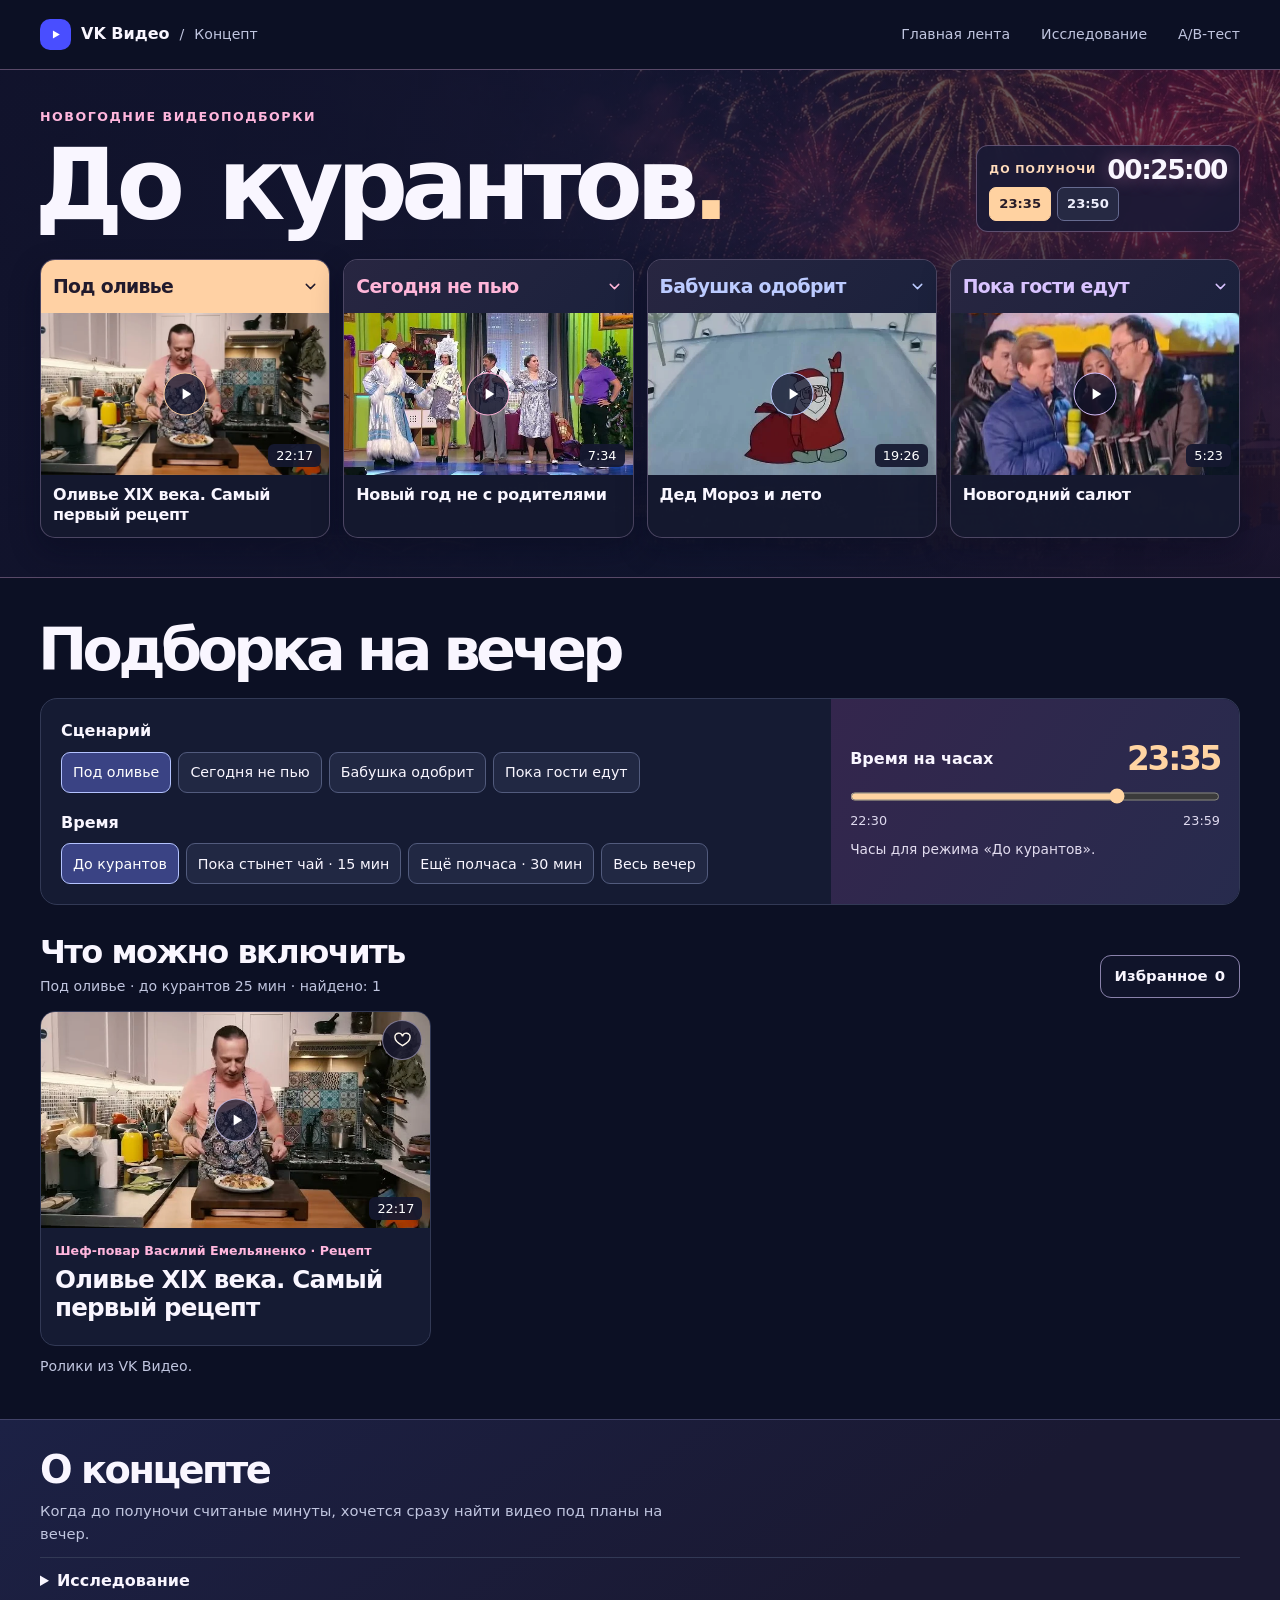
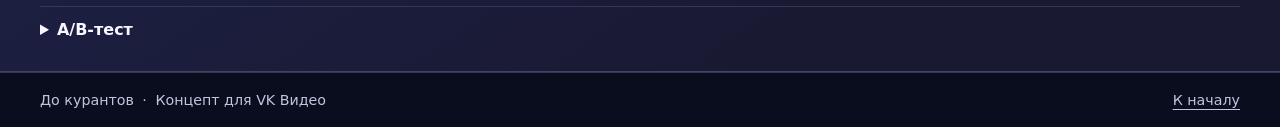
==== case.html @ 00d42b8a "Make the video feed concept the site homepage" ====
<!doctype html>
<html lang="ru">
<head>
<meta charset="utf-8">
<meta name="viewport" content="width=device-width, initial-scale=1">
<meta name="description" content="До курантов — новогодние видеоподборки для VK Видео. Выберите сценарий и то, что успеете посмотреть.">
<meta name="theme-color" content="#0c1024">
<title>До курантов · Новогодний концепт для VK Видео</title>
<link rel="icon" href="assets/icon.svg" type="image/svg+xml">
<link rel="stylesheet" href="style.css?v=6">
<script src="app.js?v=7" defer></script>
</head>
<body id="top">
<a class="skip" href="#picker">Перейти к подбору</a>
<header class="header wrap">
  <a href="#top" class="wordmark" aria-label="До курантов, начало страницы">
    <span class="brand-icon" aria-hidden="true"><svg viewBox="0 0 22 22"><path d="M8 6.5v9l8-4.5z" fill="currentColor"/></svg></span>
    <span>VK Видео</span><span class="brand-slash">/</span><span class="brand-meta">Концепт</span>
  </a>
  <nav class="header-links" aria-label="Разделы сайта">
    <a href="./">Главная лента</a><a href="#research">Исследование</a><a href="#experiment">A/B-тест</a>
  </nav>
</header>
<main>
  <section class="hero" aria-labelledby="hero-title">
    <div class="wrap hero-layout">
      <div class="hero-top">
        <div class="hero-copy">
          <p class="hero-kicker">НОВОГОДНИЕ ВИДЕОПОДБОРКИ</p>
          <h1 id="hero-title">До курантов<span>.</span></h1>
        </div>
        <div class="clock-card">
          <span>ДО ПОЛУНОЧИ</span><strong id="hero-clock">00:25:00</strong>
          <div class="hero-presets" aria-label="Время для демонстрации">
            <button type="button" data-demo-time="65" aria-pressed="true">23:35</button><button type="button" data-demo-time="80" aria-pressed="false">23:50</button>
          </div>
        </div>
      </div>
      <div class="scenario-grid" id="scenario-grid" role="group" aria-label="Новогодние сценарии"></div>
      <p class="sr-only" id="hero-status" role="status"></p>
      <noscript><p>Для подбора видео требуется JavaScript.</p></noscript>
    </div>
  </section>
  <section class="picker wrap" id="picker" aria-labelledby="picker-title">
    <header class="section-head">
      <h2 id="picker-title">Подборка на вечер</h2>
    </header>
    <div class="picker-panel">
      <form class="selection" id="filters">
        <fieldset>
          <legend>Сценарий</legend>
          <div class="options">
            <label><input name="audience" type="radio" value="ambient" checked><span>Под оливье</span></label>
            <label><input name="audience" type="radio" value="friends"><span>Сегодня не пью</span></label>
            <label><input name="audience" type="radio" value="family"><span>Бабушка одобрит</span></label>
            <label><input name="audience" type="radio" value="guests"><span>Пока гости едут</span></label>
          </div>
        </fieldset>
        <fieldset>
          <legend>Время</legend>
          <div class="options">
            <label><input name="length" type="radio" value="midnight" checked><span>До курантов</span></label>
            <label><input name="length" type="radio" value="15"><span>Пока стынет чай · 15 мин</span></label>
            <label><input name="length" type="radio" value="30"><span>Ещё полчаса · 30 мин</span></label>
            <label><input name="length" type="radio" value="evening"><span>Весь вечер</span></label>
          </div>
        </fieldset>
      </form>
      <div class="simulation">
        <label for="demo-time"><span>Время на часах</span><output id="demo-time-label" for="demo-time">23:35</output></label>
        <input id="demo-time" type="range" min="0" max="89" step="1" value="65" aria-describedby="demo-help">
        <div class="range-times" aria-hidden="true"><span>22:30</span><span>23:59</span></div>
        <p id="demo-help">Часы для режима «До курантов».</p>
      </div>
    </div>
    <section class="results" aria-labelledby="result-title">
      <header class="results-head">
        <div><h3 id="result-title">Что можно включить</h3><p id="result-context" aria-live="polite"></p></div>
        <div class="result-actions">
          <button class="button line-button" type="button" id="favorite-mode" aria-pressed="false">Избранное <span id="favorite-count">0</span></button>
          <button class="button line-button" type="button" id="more">Показать ещё</button>
        </div>
      </header>
      <div class="result-grid" id="results"></div>
      <p class="demo-note">Ролики из VK Видео.</p>
    </section>
  </section>
  <section class="case-notes" aria-labelledby="case-notes-title">
    <div class="wrap">
      <h2 id="case-notes-title">О концепте</h2>
      <p>Когда до полуночи считаные минуты, хочется сразу найти видео под планы на вечер.</p>
      <details class="research-extra" id="research">
        <summary>Исследование</summary>
        <p>В отзывах зрители жалуются на однотипные рекомендации и нерелевантный поиск. Отсюда идея: дать зрителю выбрать сценарий и время.</p>
        <ul class="source-links">
          <li><a href="https://www.rustore.ru/catalog/app/com.vk.vkvideo/reviews" target="_blank" rel="noopener noreferrer">Отзывы в RuStore</a></li>
          <li><a href="https://online47.ru/2026/05/21/bylo-neudobno-stalo-privychno-kak-vk-video-i-rutube-peretyanuli-milliony-rossiyan-s-youtube-236308" target="_blank" rel="noopener noreferrer">Интервью Online47</a></li>
          <li><a href="https://vraki.net/otzyvy/mobilnye-prilozheniya/vk-video-kino-multiki-i-shou/dobryy-den-prilozhenie-kak-bylo-ne-prigodnym-takim-i-ostal.html" target="_blank" rel="noopener noreferrer">Отзыв о поиске</a></li>
        </ul>
      </details>
      <details class="research-extra" id="experiment">
        <summary>A/B-тест</summary>
        <p>Один каталог, один баннер. Группа A видит обычную подборку, группа B выбирает сценарий и время.</p>
        <p><strong>Главная метрика</strong> — доля зрителей, которые запустили ролик в течение минуты и посмотрели хотя бы 30 секунд. Дополнительно проверяем долю выходов без просмотра.</p>
      </details>
    </div>
  </section>
</main>
<footer class="footer"><div class="wrap"><p>До курантов <span>·</span> Концепт для VK Видео</p><a href="#top">К началу</a></div></footer>
<dialog id="preview" class="preview" aria-labelledby="preview-title">
  <div class="preview-head"><div><p class="kicker">VK ВИДЕО</p><h2 id="preview-title"></h2></div><button type="button" class="preview-close" id="preview-close" aria-label="Закрыть плеер"><span aria-hidden="true">×</span></button></div>
  <iframe id="preview-frame" title="Плеер VK Видео" allow="autoplay; encrypted-media; picture-in-picture; fullscreen" referrerpolicy="strict-origin-when-cross-origin" allowfullscreen></iframe>
  <div class="preview-meta"><p id="preview-description"></p><a id="video-original" class="button line-button" target="_blank" rel="noopener noreferrer">Открыть в VK Видео</a></div>
</dialog>
<template id="scenario-card">
  <article class="scenario-card">
    <h2><button class="scenario-select" type="button" aria-pressed="false"><span></span><svg viewBox="0 0 24 24" aria-hidden="true"><path d="m6 9 6 6 6-6" fill="none" stroke="currentColor" stroke-width="2" stroke-linecap="round" stroke-linejoin="round"/></svg></button></h2>
    <button class="scenario-video" type="button">
      <span class="scenario-cover"><img width="480" height="290" alt=""><span class="video-play" aria-hidden="true"><svg viewBox="0 0 24 24"><path d="m9 5 11 7-11 7z" fill="currentColor"/></svg></span><span class="duration"></span></span>
      <span class="scenario-video-title"></span>
    </button>
  </article>
</template>
<template id="video-card">
  <article class="video-card">
    <div class="video-media">
      <button type="button" class="video-open"><img alt="" width="440" height="310"><span class="video-play" aria-hidden="true"><svg viewBox="0 0 24 24"><path d="m9 5 11 7-11 7z" fill="currentColor"/></svg></span><span class="duration"></span></button>
      <button type="button" class="favorite" aria-pressed="false"><svg viewBox="0 0 24 24" aria-hidden="true"><path d="M20.6 8.6c0 4.5-8.6 9.3-8.6 9.3S3.4 13.1 3.4 8.6a4.2 4.2 0 0 1 8.6-1.3 4.2 4.2 0 0 1 8.6 1.3Z"/></svg></button>
    </div>
    <div class="video-text"><p class="video-genre"></p><h4 class="video-title"></h4></div>
  </article>
</template>
</body>
</html>
---- style.css ----
:root {
  color-scheme:dark;
  --bg:#0c1024; --panel:#151b33; --panel-deep:#10152b; --ink:#f9f6ff; --muted:#c0c5df;
  --line:#323955; --pink:#ffb6dd; --gold:#ffd4a2; --blue:#b8caff;
  --sans:Inter,"Segoe UI",system-ui,sans-serif;
}
*,*::before,*::after{box-sizing:border-box}
[hidden]{display:none!important}
html{scroll-behavior:smooth}
body{margin:0;background:var(--bg);color:var(--ink);font:16px/1.55 var(--sans)}
body:has(dialog[open]){overflow:hidden}
a{color:inherit;text-underline-offset:4px}
button,input{font:inherit}
button{cursor:pointer;color:inherit}
button:focus-visible,a:focus-visible,input:focus-visible,summary:focus-visible{outline:2px solid var(--gold);outline-offset:4px}
img{display:block;width:100%;height:auto;object-fit:cover}
h1,h2,h3,h4,p,figure{margin:0}
svg{width:22px;height:22px;display:block;flex:none}
.wrap{width:min(100% - 78px,1200px);margin-inline:auto}
.sr-only,.skip{position:absolute;width:1px;height:1px;overflow:hidden;clip-path:inset(50%);white-space:nowrap}
.skip:focus{position:fixed;z-index:20;top:12px;left:12px;width:auto;height:auto;clip-path:none;background:var(--panel);padding:10px}
.header{display:flex;justify-content:space-between;align-items:center;min-height:69px;gap:18px}
.wordmark,.header-links{display:flex;align-items:center;gap:10px}
.wordmark{text-decoration:none;font-weight:780;white-space:nowrap}
.brand-icon{display:grid;place-items:center;width:31px;height:31px;border-radius:10px;background:#494eff;color:white}
.brand-icon svg{width:19px;height:19px}
.brand-slash,.brand-meta,.header-links{color:var(--muted);font-size:.88rem}
.brand-meta,.brand-slash{font-weight:500}
.header-links{gap:clamp(13px,3vw,31px)}
.header-links a{text-decoration:none}
.header-links a:hover{color:white;text-decoration:underline}

.hero{position:relative;isolation:isolate;background:#211a42;border-block:1px solid #594968;overflow:hidden}
.hero::before,.hero::after{content:"";position:absolute;inset:0;z-index:-1}
.hero::before{background:url("assets/midnight.webp") center 48% / cover no-repeat}
.hero::after{background:linear-gradient(90deg,#11132ce6,#10152e9c 57%,#21132c70),linear-gradient(0deg,#10132bfa 1%,#16142c50 78%)}
.hero-layout{padding-block:38px 39px}
.hero-top{display:flex;align-items:end;justify-content:space-between;gap:18px;margin-bottom:27px}
.hero-kicker,.kicker{font-size:.79rem;letter-spacing:.12em;font-weight:800;line-height:1.38}
.hero-kicker{color:var(--pink);margin-bottom:14px}
h1{font-size:clamp(3.25rem,7.8vw,7.1rem);font-weight:825;line-height:.93;letter-spacing:-.07em;word-spacing:.12em;margin-left:-.055em;white-space:nowrap}
h1 span{color:var(--gold)}
.button{display:inline-flex;align-items:center;justify-content:center;gap:7px;min-height:43px;padding:9px 14px;border:1px solid transparent;border-radius:11px;text-decoration:none;font-size:.93rem;font-weight:750;line-height:1.2;transition:background-color .18s,color .18s,border-color .18s}
.button svg{width:18px;height:18px}
.line-button{background:#13172dac;color:var(--ink);border-color:#8a82ab}
.line-button:hover,.line-button[aria-pressed="true"]{background:#3b3559;border-color:#a8a2c8}
.line-button:disabled{cursor:default;opacity:.47}
.line-button:disabled:hover{background:#13172dac;border-color:#8a82ab}
.clock-card{display:grid;grid-template-columns:auto auto;align-items:center;column-gap:11px;row-gap:4px;padding:10px 12px;border:1px solid #9a80a885;border-radius:12px;background:#181a35df;backdrop-filter:blur(10px);flex:none}
.clock-card > span{font-size:.69rem;font-weight:780;letter-spacing:.09em;color:#ffdbbb}
.clock-card strong{font-size:clamp(1.08rem,2.2vw,1.65rem);line-height:1.05;font-weight:740;letter-spacing:-.055em;font-variant-numeric:tabular-nums;text-shadow:0 0 18px #ff9acc60}
.hero-presets{display:flex;grid-column:1/-1;gap:6px}
.hero-presets button{background:#262943;color:#eeeefc;border:1px solid #666b91;border-radius:7px;min-height:34px;padding:4px 9px;font-size:.82rem;font-weight:700}
.hero-presets button[aria-pressed="true"]{background:#ffd2a1;color:#281c28;border-color:#ffd2a1}
.hero-presets button:hover{border-color:var(--gold)}

.scenario-grid{display:grid;grid-template-columns:repeat(4,minmax(0,1fr));gap:13px}
.scenario-card{--accent:#ffd1a4;min-width:0;background:#15192feb;border:1px solid #7c6e908a;border-radius:15px;box-shadow:0 12px 29px #06081b65;overflow:hidden;transition:border-color .2s,translate .2s}
.scenario-card:nth-child(2){--accent:#ffb6d9}
.scenario-card:nth-child(3){--accent:#bccbff}
.scenario-card:nth-child(4){--accent:#d9c3ff}
.scenario-card:hover{border-color:var(--accent);translate:0 -3px}
.scenario-card:focus-within{border-color:var(--accent)}
.scenario-card h2{font-size:inherit}
.scenario-select{width:100%;min-height:53px;display:flex;align-items:center;justify-content:space-between;gap:5px;padding:8px 10px 8px 12px;text-align:left;border:0;background:linear-gradient(132deg,#282641,#1b213c);color:var(--accent);font-size:clamp(.94rem,1.47vw,1.23rem);font-weight:790;line-height:1.12;letter-spacing:-.035em}
.scenario-select[aria-pressed="true"]{background:var(--accent);color:#211a2c}
.scenario-select:not([aria-pressed="true"]):hover{background:#37334f}
.scenario-select:focus-visible,.scenario-video:focus-visible{outline-offset:-3px}
.scenario-select svg{width:17px;height:17px}
.scenario-video{display:block;width:100%;text-align:left;padding:0;border:0;background:none}
.scenario-cover{display:block;position:relative;background:#252942}
.scenario-cover img{width:100%;aspect-ratio:16/9;transition:filter .2s,scale .2s}
.scenario-video:hover img{filter:brightness(.85)}
.scenario-video .video-play{background:#12152cbf;border-color:var(--accent)}
.scenario-video:hover .video-play{background:#252b4b}
.scenario-video-title{display:block;padding:10px 12px 13px;font-size:clamp(.87rem,1.25vw,1.05rem);font-weight:720;line-height:1.2;letter-spacing:-.022em}
.scenario-video:disabled{cursor:default}
.scenario-video:disabled .video-play,.scenario-video:disabled .duration{display:none}

.picker{padding-block:42px}
#picker,#research,#experiment{scroll-margin-top:16px}
.section-head{margin-bottom:18px}
.section-head h2{font-size:clamp(2.25rem,4.6vw,4.1rem);letter-spacing:-.08em;line-height:1.02;margin-left:-.035em}
.section-head > p{color:var(--muted);max-width:49ch}
.kicker{margin-bottom:8px;color:var(--pink)}
.picker-panel{display:grid;grid-template-columns:minmax(0,1.55fr) minmax(220px,.8fr);background:var(--panel);border:1px solid var(--line);border-radius:17px;overflow:hidden}
.selection{display:grid;gap:18px;padding:20px}
fieldset{min-width:0;border:0;margin:0;padding:0}
legend{font-weight:750;margin-bottom:8px;padding:0}
.options{display:flex;flex-wrap:wrap;gap:7px}
.options label{position:relative;display:inline-flex}
.options input{position:absolute;inset:0;opacity:0;cursor:pointer;width:100%;height:100%;margin:0}
.options span{display:inline-flex;align-items:center;border:1px solid #525b7d;border-radius:9px;min-height:41px;padding:7px 11px;font-size:.89rem;background:#212843}
.options input:hover + span{border-color:var(--blue)}
.options input:checked + span{border-color:#b4c3ff;background:#3a4384;color:#fff}
.options input:focus-visible + span{outline:2px solid var(--gold);outline-offset:3px}
.simulation{background:linear-gradient(125deg,#34264d,#272b4d);padding:19px;display:flex;flex-direction:column;justify-content:center}
.simulation label{display:flex;justify-content:space-between;align-items:center;gap:10px;font-weight:740}
.simulation output{font-size:2.05rem;line-height:1;font-weight:750;font-variant-numeric:tabular-nums;letter-spacing:-.07em;color:var(--gold)}
.simulation input{width:100%;padding:0;margin:8px 0 2px;height:25px;accent-color:var(--gold);cursor:pointer}
.range-times{display:flex;justify-content:space-between;color:#dfdaef;font-size:.8rem;font-variant-numeric:tabular-nums}
.simulation p{margin-top:8px;color:#e2dcef;font-size:.86rem}
.results{margin-top:30px}
.results-head{display:flex;align-items:end;justify-content:space-between;gap:13px;margin-bottom:13px}
.results-head h3{font-size:clamp(1.37rem,2.5vw,2.2rem);line-height:1.12;letter-spacing:-.048em}
.results-head p,.demo-note{color:var(--muted);font-size:.88rem;margin-top:5px}
.result-actions{display:flex;flex-wrap:wrap;gap:8px}
.result-grid{display:grid;grid-template-columns:repeat(3,minmax(0,1fr));gap:13px}
.result-grid{min-height:85px}
.video-card{min-width:0;background:var(--panel);border:1px solid var(--line);border-radius:15px;overflow:hidden}
.video-media{position:relative;background:#2c2945}
.video-open{width:100%;display:block;position:relative;padding:0;border:0;background:none;text-align:left;color:white}
.video-open img{aspect-ratio:1.8;transition:filter .2s;object-position:center 52%}
.video-open:hover img{filter:brightness(.76)}
.video-play{position:absolute;left:50%;top:50%;translate:-50% -50%;width:43px;height:43px;display:grid;place-items:center;color:white;border-radius:50%;background:#151830bd;border:1px solid #e3d9ffc4}
.video-play svg{width:19px;height:19px}
.duration{position:absolute;bottom:8px;right:8px;background:#151830ed;color:white;padding:2px 8px;font-size:.8rem;border-radius:6px}
.favorite{position:absolute;z-index:2;right:8px;top:8px;display:grid;place-items:center;width:40px;height:40px;color:#fff8ed;background:#191931d9;border:1px solid #e6dbfa78;border-radius:50%}
.favorite:hover,.favorite[aria-pressed="true"]{background:#722c70}
.favorite svg{stroke:currentColor;stroke-width:1.65;fill:none;width:21px;height:21px}
.favorite[aria-pressed="true"] svg{fill:currentColor}
.video-text{padding:13px 14px 16px}
.video-genre{color:var(--pink);font-size:.79rem;font-weight:730}
.video-title{font-size:clamp(1.03rem,2vw,1.54rem);line-height:1.15;letter-spacing:-.035em;margin:5px 0 6px}
.empty{grid-column:1/-1;border:1px dashed #7e87b0;border-radius:12px;padding:18px;display:grid;justify-items:start;gap:8px;background:var(--panel)}
.empty p{color:var(--muted)}
.demo-note{margin-top:10px}

.case-notes{background:linear-gradient(145deg,#1c2145,#1a1932 68%);padding-block:28px;border-block:1px solid #414267}
.case-notes h2{font-size:clamp(1.6rem,3vw,2.5rem);letter-spacing:-.065em;line-height:1.13}
.case-notes p{max-width:72ch;margin-top:8px;color:var(--muted);font-size:.92rem}
.research-extra{border-top:1px solid var(--line);margin-top:12px;padding-top:11px;scroll-margin-top:12px}
summary{width:fit-content;cursor:pointer;font-weight:700}
.source-links{display:flex;flex-wrap:wrap;gap:5px 17px;list-style:none;margin:9px 0 0;padding:0;color:var(--blue);font-size:.88rem}
.footer{background:#090d1d;border-top:1px solid var(--line);color:var(--muted);padding:16px 0;font-size:.89rem}
.footer > div{display:flex;justify-content:space-between;gap:12px}
.footer span{margin-inline:4px}

.preview{width:min(650px,calc(100% - 24px));max-height:calc(100% - 25px);border:1px solid #716d9d;border-radius:16px;padding:15px;background:var(--panel);color:var(--ink)}
.preview::backdrop{background:#080b20c2;backdrop-filter:blur(5px)}
.preview-head{display:flex;justify-content:space-between;gap:11px;margin-bottom:11px}
.preview-head h2{font-size:clamp(1.35rem,4vw,2.4rem);line-height:1.04;letter-spacing:-.05em}
.preview-close{display:grid;place-items:center;width:41px;height:41px;border:1px solid #676e96;border-radius:8px;font-size:1.5rem;background:#232847;flex:none}

@media(max-width:980px){
  .wrap{width:calc(100% - 46px)}
  .scenario-grid{gap:8px}
  .scenario-select{padding-inline:8px}
}
@media(max-width:740px){
  .wrap{width:calc(100% - 28px)}
  .header{min-height:53px;gap:8px}
  .header-links{font-size:.78rem;gap:9px}
  .brand-meta,.brand-slash{display:none}
  .brand-icon{width:26px;height:26px}
  .wordmark{gap:5px;font-size:.93rem}
  .hero-layout{padding-block:21px 20px}
  .hero-top{margin-bottom:13px;align-items:start}
  .hero::before{background-position:62% center}
  .hero::after{background:linear-gradient(0deg,#10132bf0,#14172e6f 66%,#11152aba)}
  .hero-kicker{margin-bottom:8px;font-size:.65rem}
  h1{font-size:clamp(2.3rem,9vw,4.55rem)}
  .scenario-grid{grid-template-columns:repeat(2,minmax(0,1fr))}
  .scenario-card{border-radius:11px}
  .scenario-select{min-height:42px;padding:6px 7px 6px 8px;font-size:.94rem}
  .scenario-select svg{width:14px;height:14px}
  .scenario-video-title{padding:8px;font-size:.84rem}
  .scenario-video .video-play{width:36px;height:36px}
  .picker,.case-notes{padding-block:27px}
  .section-head{margin-bottom:16px}
  .picker-panel{grid-template-columns:1fr}
  .selection,.simulation{padding:14px}
  .results-head{align-items:start;flex-direction:column}
  .result-grid{grid-template-columns:repeat(2,minmax(0,1fr));gap:8px}
  .video-text{padding:9px}
}
@media(max-width:470px){
  .hero-top{flex-wrap:wrap;gap:9px}
  .clock-card{display:flex;align-items:center;gap:7px;flex-wrap:wrap;padding:6px 8px}
  .clock-card > span{font-size:.62rem}
  .clock-card strong{font-size:.97rem}
  .hero-presets{gap:4px}
  .hero-presets button{min-height:32px;padding-inline:5px}
}
@media(max-width:370px){
  .result-grid{grid-template-columns:1fr}
  .scenario-select{font-size:.86rem}
}
@media(prefers-reduced-motion:reduce){
  *,*::before,*::after{scroll-behavior:auto!important;transition:none!important}
}


.preview iframe{display:block;width:100%;aspect-ratio:16/9;max-height:min(57vh,440px);border:0;border-radius:8px;background:#0b0e1b}
.preview-meta{display:flex;align-items:center;justify-content:space-between;flex-wrap:wrap;gap:10px;padding-top:11px}
.preview-meta p{color:var(--muted);font-size:.9rem}
.scenario-video:disabled img{filter:brightness(.52)}
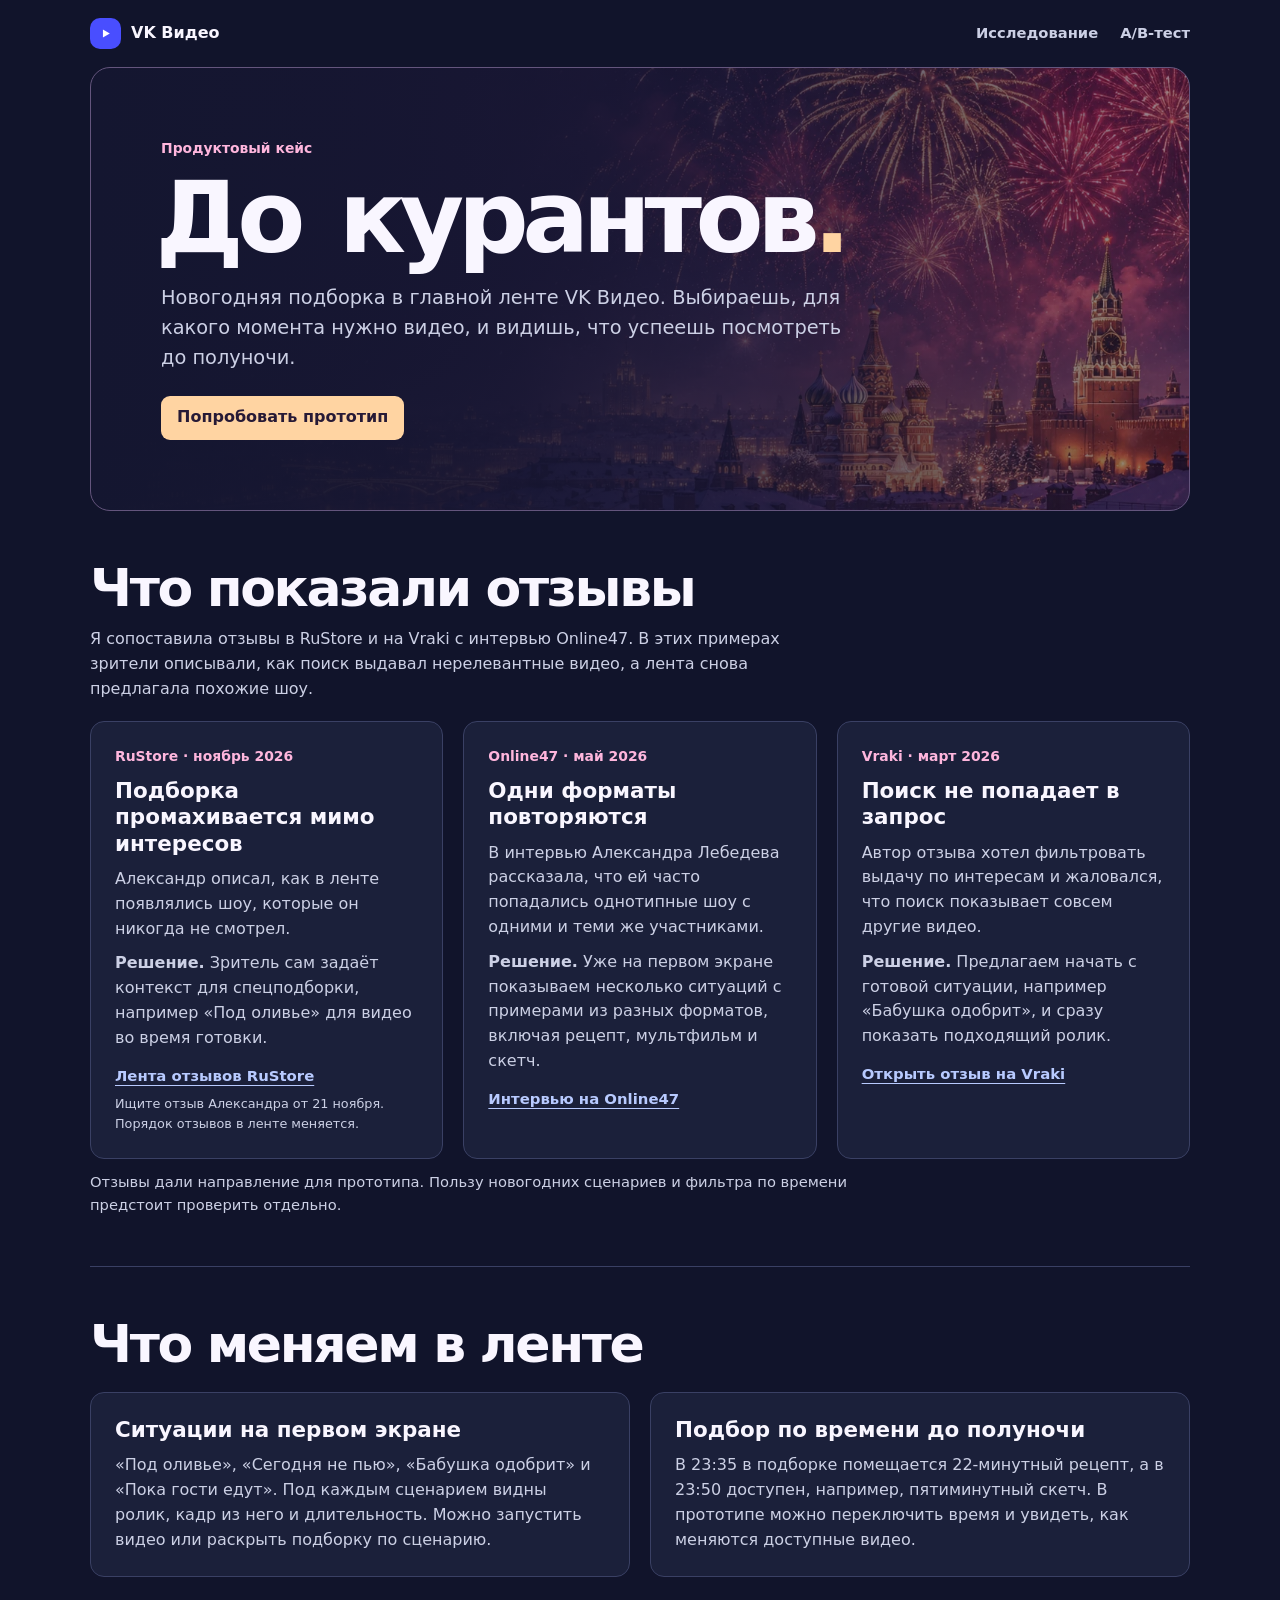
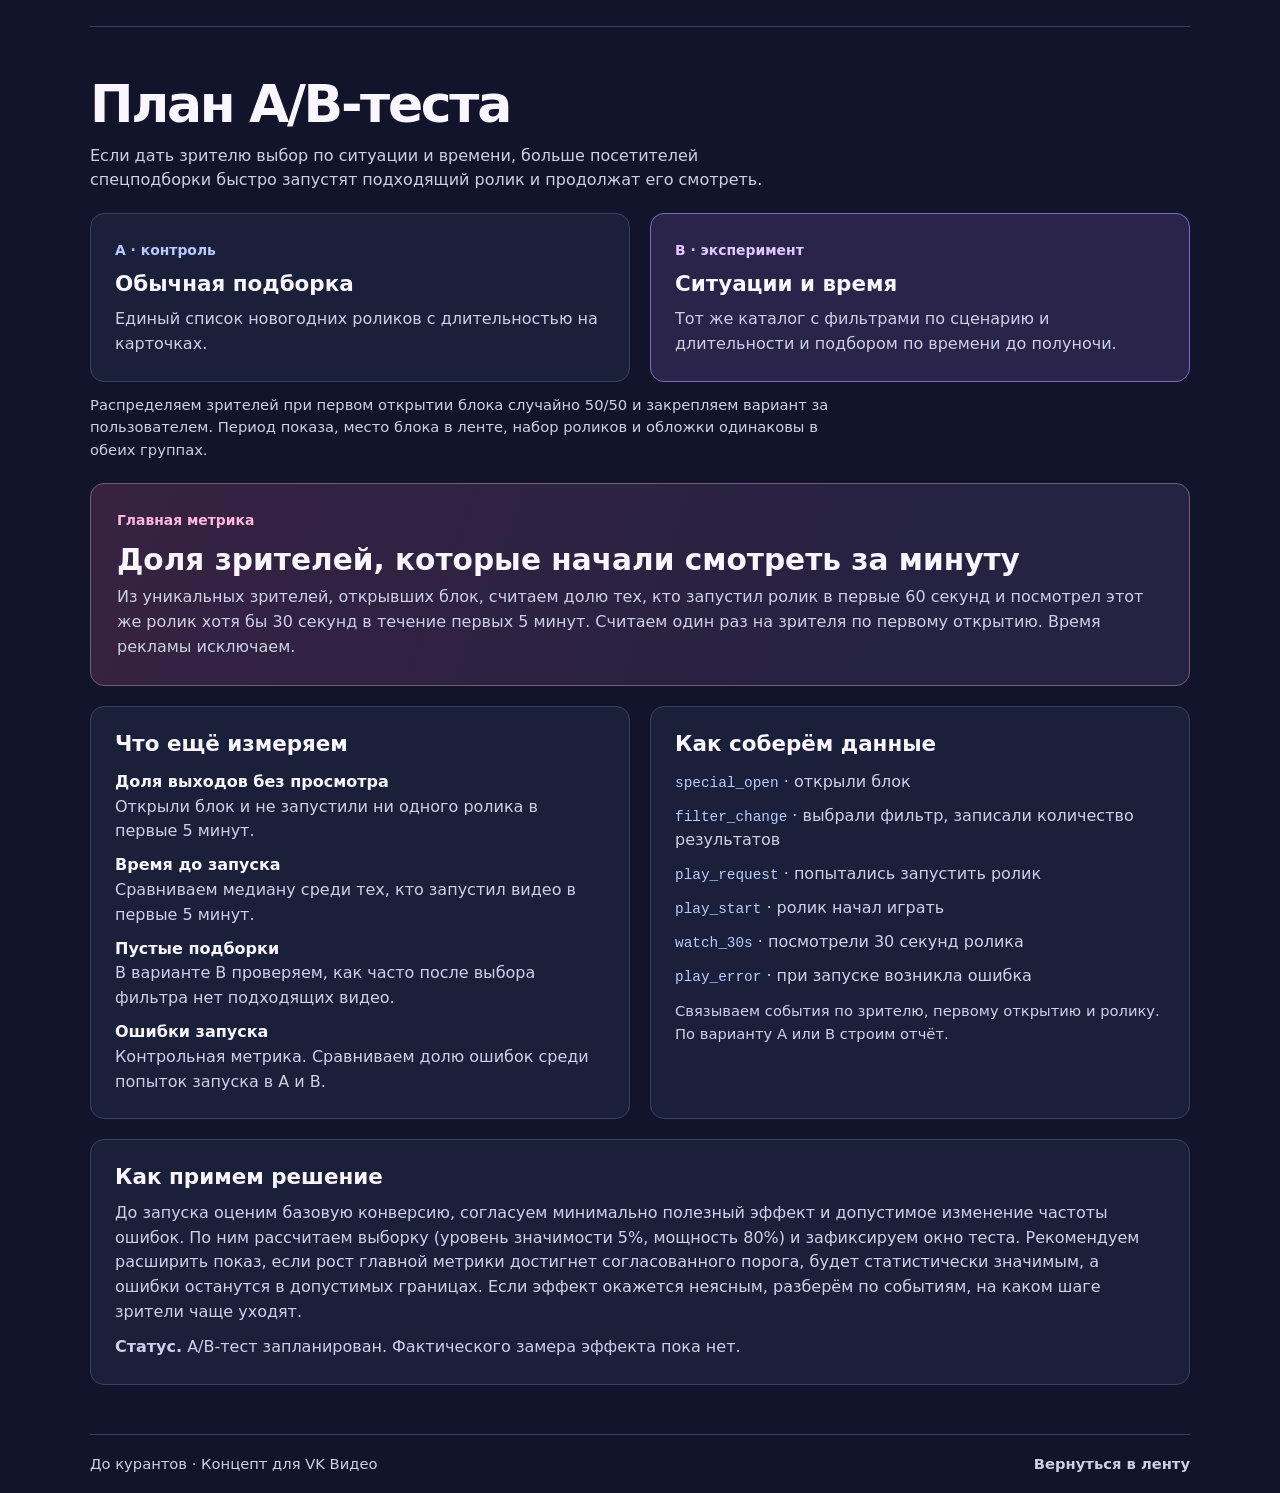
==== commit ab628bb2: "Make the product case prominent and document research and experiment" ====
--- a/case.html
+++ b/case.html
@@ -3,133 +3,124 @@
 <head>
 <meta charset="utf-8">
 <meta name="viewport" content="width=device-width, initial-scale=1">
-<meta name="description" content="До курантов — новогодние видеоподборки для VK Видео. Выберите сценарий и то, что успеете посмотреть.">
-<meta name="theme-color" content="#0c1024">
-<title>До курантов · Новогодний концепт для VK Видео</title>
+<meta name="description" content="Продуктовый кейс «До курантов» для VK Видео. Что подсказали отзывы, как устроен прототип и как проверить эффект в A/B-тесте.">
+<meta name="theme-color" content="#11142b">
+<title>До курантов · Продуктовый кейс для VK Видео</title>
 <link rel="icon" href="assets/icon.svg" type="image/svg+xml">
 <link rel="stylesheet" href="style.css?v=6">
-<script src="app.js?v=7" defer></script>
+<link rel="stylesheet" href="case.css?v=1">
 </head>
-<body id="top">
-<a class="skip" href="#picker">Перейти к подбору</a>
-<header class="header wrap">
-  <a href="#top" class="wordmark" aria-label="До курантов, начало страницы">
+<body class="case-page" id="top">
+<a class="skip" href="#case-title">Перейти к кейсу</a>
+<header class="case-wrap case-header">
+  <a class="wordmark" href="./" aria-label="VK Видео, вернуться в ленту прототипа">
     <span class="brand-icon" aria-hidden="true"><svg viewBox="0 0 22 22"><path d="M8 6.5v9l8-4.5z" fill="currentColor"/></svg></span>
-    <span>VK Видео</span><span class="brand-slash">/</span><span class="brand-meta">Концепт</span>
+    <span>VK Видео</span>
   </a>
-  <nav class="header-links" aria-label="Разделы сайта">
-    <a href="./">Главная лента</a><a href="#research">Исследование</a><a href="#experiment">A/B-тест</a>
+  <nav aria-label="Разделы кейса">
+    <a href="#research">Исследование</a>
+    <a href="#experiment">A/B-тест</a>
   </nav>
 </header>
-<main>
-  <section class="hero" aria-labelledby="hero-title">
-    <div class="wrap hero-layout">
-      <div class="hero-top">
-        <div class="hero-copy">
-          <p class="hero-kicker">НОВОГОДНИЕ ВИДЕОПОДБОРКИ</p>
-          <h1 id="hero-title">До курантов<span>.</span></h1>
-        </div>
-        <div class="clock-card">
-          <span>ДО ПОЛУНОЧИ</span><strong id="hero-clock">00:25:00</strong>
-          <div class="hero-presets" aria-label="Время для демонстрации">
-            <button type="button" data-demo-time="65" aria-pressed="true">23:35</button><button type="button" data-demo-time="80" aria-pressed="false">23:50</button>
-          </div>
-        </div>
+<main class="case-wrap">
+  <section class="case-hero" aria-labelledby="case-title">
+    <p class="case-eyebrow">Продуктовый кейс</p>
+    <h1 id="case-title">До курантов<span>.</span></h1>
+    <p class="case-lead">Новогодняя подборка в главной ленте VK Видео. Выбираешь, для какого момента нужно видео, и видишь, что успеешь посмотреть до полуночи.</p>
+    <a class="case-button" href="./#holiday">Попробовать прототип</a>
+  </section>
+
+  <section class="case-section" id="research" aria-labelledby="research-title">
+    <h2 id="research-title">Что показали отзывы</h2>
+    <p class="case-intro">Я сопоставила отзывы в RuStore и на Vraki с интервью Online47. В этих примерах зрители описывали, как поиск выдавал нерелевантные видео, а лента снова предлагала похожие шоу.</p>
+    <div class="case-evidence">
+      <article>
+        <p class="case-source">RuStore · ноябрь 2026</p>
+        <h3>Подборка промахивается мимо интересов</h3>
+        <p>Александр описал, как в ленте появлялись шоу, которые он никогда не смотрел.</p>
+        <p><strong>Решение.</strong> Зритель сам задаёт контекст для спецподборки, например «Под оливье» для видео во время готовки.</p>
+        <a href="https://www.rustore.ru/catalog/app/com.vk.vkvideo/reviews" target="_blank" rel="noopener noreferrer">Лента отзывов RuStore</a>
+        <small>Ищите отзыв Александра от 21 ноября. Порядок отзывов в ленте меняется.</small>
+      </article>
+      <article>
+        <p class="case-source">Online47 · май 2026</p>
+        <h3>Одни форматы повторяются</h3>
+        <p>В интервью Александра Лебедева рассказала, что ей часто попадались однотипные шоу с одними и теми же участниками.</p>
+        <p><strong>Решение.</strong> Уже на первом экране показываем несколько ситуаций с примерами из разных форматов, включая рецепт, мультфильм и скетч.</p>
+        <a href="https://online47.ru/2026/05/21/bylo-neudobno-stalo-privychno-kak-vk-video-i-rutube-peretyanuli-milliony-rossiyan-s-youtube-236308" target="_blank" rel="noopener noreferrer">Интервью на Online47</a>
+      </article>
+      <article>
+        <p class="case-source">Vraki · март 2026</p>
+        <h3>Поиск не попадает в запрос</h3>
+        <p>Автор отзыва хотел фильтровать выдачу по интересам и жаловался, что поиск показывает совсем другие видео.</p>
+        <p><strong>Решение.</strong> Предлагаем начать с готовой ситуации, например «Бабушка одобрит», и сразу показать подходящий ролик.</p>
+        <a href="https://vraki.net/otzyvy/mobilnye-prilozheniya/vk-video-kino-multiki-i-shou/dobryy-den-prilozhenie-kak-bylo-ne-prigodnym-takim-i-ostal.html" target="_blank" rel="noopener noreferrer">Открыть отзыв на Vraki</a>
+      </article>
+    </div>
+    <p class="case-note">Отзывы дали направление для прототипа. Пользу новогодних сценариев и фильтра по времени предстоит проверить отдельно.</p>
+  </section>
+
+  <section class="case-section" id="solution" aria-labelledby="solution-title">
+    <h2 id="solution-title">Что меняем в ленте</h2>
+    <div class="case-solution">
+      <div>
+        <h3>Ситуации на первом экране</h3>
+        <p>«Под оливье», «Сегодня не пью», «Бабушка одобрит» и «Пока гости едут». Под каждым сценарием видны ролик, кадр из него и длительность. Можно запустить видео или раскрыть подборку по сценарию.</p>
       </div>
-      <div class="scenario-grid" id="scenario-grid" role="group" aria-label="Новогодние сценарии"></div>
-      <p class="sr-only" id="hero-status" role="status"></p>
-      <noscript><p>Для подбора видео требуется JavaScript.</p></noscript>
+      <div>
+        <h3>Подбор по времени до полуночи</h3>
+        <p>В 23:35 в подборке помещается 22-минутный рецепт, а в 23:50 доступен, например, пятиминутный скетч. В прототипе можно переключить время и увидеть, как меняются доступные видео.</p>
+      </div>
     </div>
   </section>
-  <section class="picker wrap" id="picker" aria-labelledby="picker-title">
-    <header class="section-head">
-      <h2 id="picker-title">Подборка на вечер</h2>
-    </header>
-    <div class="picker-panel">
-      <form class="selection" id="filters">
-        <fieldset>
-          <legend>Сценарий</legend>
-          <div class="options">
-            <label><input name="audience" type="radio" value="ambient" checked><span>Под оливье</span></label>
-            <label><input name="audience" type="radio" value="friends"><span>Сегодня не пью</span></label>
-            <label><input name="audience" type="radio" value="family"><span>Бабушка одобрит</span></label>
-            <label><input name="audience" type="radio" value="guests"><span>Пока гости едут</span></label>
-          </div>
-        </fieldset>
-        <fieldset>
-          <legend>Время</legend>
-          <div class="options">
-            <label><input name="length" type="radio" value="midnight" checked><span>До курантов</span></label>
-            <label><input name="length" type="radio" value="15"><span>Пока стынет чай · 15 мин</span></label>
-            <label><input name="length" type="radio" value="30"><span>Ещё полчаса · 30 мин</span></label>
-            <label><input name="length" type="radio" value="evening"><span>Весь вечер</span></label>
-          </div>
-        </fieldset>
-      </form>
-      <div class="simulation">
-        <label for="demo-time"><span>Время на часах</span><output id="demo-time-label" for="demo-time">23:35</output></label>
-        <input id="demo-time" type="range" min="0" max="89" step="1" value="65" aria-describedby="demo-help">
-        <div class="range-times" aria-hidden="true"><span>22:30</span><span>23:59</span></div>
-        <p id="demo-help">Часы для режима «До курантов».</p>
+
+  <section class="case-section" id="experiment" aria-labelledby="experiment-title">
+    <h2 id="experiment-title">План A/B-теста</h2>
+    <p class="case-intro">Если дать зрителю выбор по ситуации и времени, больше посетителей спецподборки быстро запустят подходящий ролик и продолжат его смотреть.</p>
+    <div class="case-variants">
+      <article><span class="variant-label">A · контроль</span><h3>Обычная подборка</h3><p>Единый список новогодних роликов с длительностью на карточках.</p></article>
+      <article><span class="variant-label">B · эксперимент</span><h3>Ситуации и время</h3><p>Тот же каталог с фильтрами по сценарию и длительности и подбором по времени до полуночи.</p></article>
+    </div>
+    <p class="case-note">Распределяем зрителей при первом открытии блока случайно 50/50 и закрепляем вариант за пользователем. Период показа, место блока в ленте, набор роликов и обложки одинаковы в обеих группах.</p>
+
+    <div class="case-metric">
+      <p class="case-eyebrow">Главная метрика</p>
+      <h3>Доля зрителей, которые начали смотреть за минуту</h3>
+      <p>Из уникальных зрителей, открывших блок, считаем долю тех, кто запустил ролик в первые 60 секунд и посмотрел этот же ролик хотя бы 30 секунд в течение первых 5 минут. Считаем один раз на зрителя по первому открытию. Время рекламы исключаем.</p>
+    </div>
+    <div class="case-measurement">
+      <div>
+        <h3>Что ещё измеряем</h3>
+        <dl class="case-metrics-list">
+          <div><dt>Доля выходов без просмотра</dt><dd>Открыли блок и не запустили ни одного ролика в первые 5 минут.</dd></div>
+          <div><dt>Время до запуска</dt><dd>Сравниваем медиану среди тех, кто запустил видео в первые 5 минут.</dd></div>
+          <div><dt>Пустые подборки</dt><dd>В варианте B проверяем, как часто после выбора фильтра нет подходящих видео.</dd></div>
+          <div><dt>Ошибки запуска</dt><dd>Контрольная метрика. Сравниваем долю ошибок среди попыток запуска в A и B.</dd></div>
+        </dl>
+      </div>
+      <div>
+        <h3>Как соберём данные</h3>
+        <ul class="case-events">
+          <li><code>special_open</code> · открыли блок</li>
+          <li><code>filter_change</code> · выбрали фильтр, записали количество результатов</li>
+          <li><code>play_request</code> · попытались запустить ролик</li>
+          <li><code>play_start</code> · ролик начал играть</li>
+          <li><code>watch_30s</code> · посмотрели 30 секунд ролика</li>
+          <li><code>play_error</code> · при запуске возникла ошибка</li>
+        </ul>
+        <p class="case-note">Связываем события по зрителю, первому открытию и ролику. По варианту A или B строим отчёт.</p>
       </div>
     </div>
-    <section class="results" aria-labelledby="result-title">
-      <header class="results-head">
-        <div><h3 id="result-title">Что можно включить</h3><p id="result-context" aria-live="polite"></p></div>
-        <div class="result-actions">
-          <button class="button line-button" type="button" id="favorite-mode" aria-pressed="false">Избранное <span id="favorite-count">0</span></button>
-          <button class="button line-button" type="button" id="more">Показать ещё</button>
-        </div>
-      </header>
-      <div class="result-grid" id="results"></div>
-      <p class="demo-note">Ролики из VK Видео.</p>
-    </section>
-  </section>
-  <section class="case-notes" aria-labelledby="case-notes-title">
-    <div class="wrap">
-      <h2 id="case-notes-title">О концепте</h2>
-      <p>Когда до полуночи считаные минуты, хочется сразу найти видео под планы на вечер.</p>
-      <details class="research-extra" id="research">
-        <summary>Исследование</summary>
-        <p>В отзывах зрители жалуются на однотипные рекомендации и нерелевантный поиск. Отсюда идея: дать зрителю выбрать сценарий и время.</p>
-        <ul class="source-links">
-          <li><a href="https://www.rustore.ru/catalog/app/com.vk.vkvideo/reviews" target="_blank" rel="noopener noreferrer">Отзывы в RuStore</a></li>
-          <li><a href="https://online47.ru/2026/05/21/bylo-neudobno-stalo-privychno-kak-vk-video-i-rutube-peretyanuli-milliony-rossiyan-s-youtube-236308" target="_blank" rel="noopener noreferrer">Интервью Online47</a></li>
-          <li><a href="https://vraki.net/otzyvy/mobilnye-prilozheniya/vk-video-kino-multiki-i-shou/dobryy-den-prilozhenie-kak-bylo-ne-prigodnym-takim-i-ostal.html" target="_blank" rel="noopener noreferrer">Отзыв о поиске</a></li>
-        </ul>
-      </details>
-      <details class="research-extra" id="experiment">
-        <summary>A/B-тест</summary>
-        <p>Один каталог, один баннер. Группа A видит обычную подборку, группа B выбирает сценарий и время.</p>
-        <p><strong>Главная метрика</strong> — доля зрителей, которые запустили ролик в течение минуты и посмотрели хотя бы 30 секунд. Дополнительно проверяем долю выходов без просмотра.</p>
-      </details>
+    <div class="case-decision">
+      <h3>Как примем решение</h3>
+      <p>До запуска оценим базовую конверсию, согласуем минимально полезный эффект и допустимое изменение частоты ошибок. По ним рассчитаем выборку (уровень значимости 5%, мощность 80%) и зафиксируем окно теста. Рекомендуем расширить показ, если рост главной метрики достигнет согласованного порога, будет статистически значимым, а ошибки останутся в допустимых границах. Если эффект окажется неясным, разберём по событиям, на каком шаге зрители чаще уходят.</p>
+      <p><strong>Статус.</strong> A/B-тест запланирован. Фактического замера эффекта пока нет.</p>
     </div>
   </section>
 </main>
-<footer class="footer"><div class="wrap"><p>До курантов <span>·</span> Концепт для VK Видео</p><a href="#top">К началу</a></div></footer>
-<dialog id="preview" class="preview" aria-labelledby="preview-title">
-  <div class="preview-head"><div><p class="kicker">VK ВИДЕО</p><h2 id="preview-title"></h2></div><button type="button" class="preview-close" id="preview-close" aria-label="Закрыть плеер"><span aria-hidden="true">×</span></button></div>
-  <iframe id="preview-frame" title="Плеер VK Видео" allow="autoplay; encrypted-media; picture-in-picture; fullscreen" referrerpolicy="strict-origin-when-cross-origin" allowfullscreen></iframe>
-  <div class="preview-meta"><p id="preview-description"></p><a id="video-original" class="button line-button" target="_blank" rel="noopener noreferrer">Открыть в VK Видео</a></div>
-</dialog>
-<template id="scenario-card">
-  <article class="scenario-card">
-    <h2><button class="scenario-select" type="button" aria-pressed="false"><span></span><svg viewBox="0 0 24 24" aria-hidden="true"><path d="m6 9 6 6 6-6" fill="none" stroke="currentColor" stroke-width="2" stroke-linecap="round" stroke-linejoin="round"/></svg></button></h2>
-    <button class="scenario-video" type="button">
-      <span class="scenario-cover"><img width="480" height="290" alt=""><span class="video-play" aria-hidden="true"><svg viewBox="0 0 24 24"><path d="m9 5 11 7-11 7z" fill="currentColor"/></svg></span><span class="duration"></span></span>
-      <span class="scenario-video-title"></span>
-    </button>
-  </article>
-</template>
-<template id="video-card">
-  <article class="video-card">
-    <div class="video-media">
-      <button type="button" class="video-open"><img alt="" width="440" height="310"><span class="video-play" aria-hidden="true"><svg viewBox="0 0 24 24"><path d="m9 5 11 7-11 7z" fill="currentColor"/></svg></span><span class="duration"></span></button>
-      <button type="button" class="favorite" aria-pressed="false"><svg viewBox="0 0 24 24" aria-hidden="true"><path d="M20.6 8.6c0 4.5-8.6 9.3-8.6 9.3S3.4 13.1 3.4 8.6a4.2 4.2 0 0 1 8.6-1.3 4.2 4.2 0 0 1 8.6 1.3Z"/></svg></button>
-    </div>
-    <div class="video-text"><p class="video-genre"></p><h4 class="video-title"></h4></div>
-  </article>
-</template>
+<footer class="case-wrap case-footer">
+  <span>До курантов · Концепт для VK Видео</span>
+  <a href="./">Вернуться в ленту</a>
+</footer>
 </body>
 </html>
-
--- a/case.css
+++ b/case.css
@@ -0,0 +1,223 @@
+.case-page {
+  --bg: #11142b;
+  --panel: #1b203a;
+  --line: #3a4064;
+  --muted: #ccd0e5;
+}
+
+.case-wrap {
+  width: min(1100px, calc(100% - 48px));
+  margin-inline: auto;
+}
+
+.case-header, .case-footer {
+  display: flex;
+  align-items: center;
+  justify-content: space-between;
+  flex-wrap: wrap;
+  gap: 12px 22px;
+  padding-block: 18px;
+}
+
+.case-header nav {
+  display: flex;
+  flex-wrap: wrap;
+  gap: 10px 22px;
+}
+
+.case-header nav a, .case-footer a {
+  color: var(--muted);
+  font-size: .92rem;
+  font-weight: 650;
+  text-decoration: none;
+}
+
+.case-header nav a:hover, .case-footer a:hover {
+  color: #fff;
+  text-decoration: underline;
+}
+
+.case-hero {
+  padding: clamp(25px, 6vw, 70px);
+  border: 1px solid #64557d;
+  border-radius: 20px;
+  background: linear-gradient(90deg, #141630 0%, #171632ee 35%, #25163475 100%),
+              url("assets/midnight.webp") center 45% / cover, #211a42;
+}
+
+.case-eyebrow, .case-source {
+  margin-bottom: 10px;
+  color: var(--pink);
+  font-weight: 720;
+  font-size: .87rem;
+}
+
+.case-hero h1 {
+  font-size: clamp(2.8rem, 8vw, 6.2rem);
+  line-height: .97;
+  letter-spacing: -.066em;
+}
+
+.case-hero h1 span { color: var(--gold); }
+
+.case-lead {
+  max-width: 57ch;
+  margin-top: 17px;
+  color: var(--muted);
+  font-size: clamp(1rem, 2.3vw, 1.21rem);
+}
+
+.case-button {
+  display: inline-flex;
+  align-items: center;
+  min-height: 44px;
+  margin-top: 23px;
+  padding: 9px 16px;
+  border-radius: 9px;
+  background: var(--gold);
+  color: #271a36;
+  font-weight: 750;
+  text-decoration: none;
+}
+
+.case-button:hover { background: #ffe2bf; }
+
+.case-section {
+  padding-block: clamp(25px, 5vw, 49px);
+  scroll-margin-top: 8px;
+}
+
+.case-section + .case-section { border-top: 1px solid var(--line); }
+
+.case-section h2 {
+  font-size: clamp(1.8rem, 4.3vw, 3.25rem);
+  letter-spacing: -.045em;
+  line-height: 1.08;
+}
+
+.case-section h3 {
+  font-size: clamp(1.12rem, 2.1vw, 1.34rem);
+  line-height: 1.23;
+}
+
+.case-section p, .case-section dd, .case-section li { color: var(--muted); }
+
+.case-section .case-eyebrow, .case-section .case-source { color: var(--pink); }
+
+.case-intro {
+  max-width: 71ch;
+  margin-top: 11px;
+}
+
+.case-evidence, .case-variants, .case-solution, .case-measurement {
+  display: grid;
+  grid-template-columns: repeat(2, minmax(0, 1fr));
+  gap: clamp(12px, 2vw, 20px);
+  margin-top: 20px;
+}
+
+.case-evidence { grid-template-columns: repeat(3, minmax(0, 1fr)); }
+
+.case-evidence article, .case-variants article, .case-solution > div, .case-measurement > div, .case-decision {
+  padding: clamp(15px, 2.3vw, 24px);
+  border: 1px solid var(--line);
+  border-radius: 14px;
+  background: var(--panel);
+}
+
+.case-evidence h3 + p, .case-evidence p + p, .case-solution h3 + p,
+.case-variants h3 + p, .case-decision h3 + p, .case-decision p + p {
+  margin-top: 10px;
+}
+
+.case-evidence a {
+  display: inline-block;
+  margin-top: 14px;
+  color: var(--blue);
+  font-size: .93rem;
+  font-weight: 720;
+}
+
+.case-evidence a:hover { color: #fff; }
+
+.case-evidence small {
+  display: block;
+  margin-top: 6px;
+  color: var(--muted);
+  font-size: .8rem;
+}
+
+.case-note {
+  margin-top: 12px;
+  max-width: 83ch;
+  font-size: .92rem;
+}
+
+.variant-label {
+  display: inline-block;
+  margin-bottom: 9px;
+  color: var(--blue);
+  font-size: .87rem;
+  font-weight: 760;
+}
+
+.case-variants article:last-child {
+  border-color: #7e69bc;
+  background: #2a244b;
+}
+
+.case-variants article:last-child .variant-label { color: #e0c8ff; }
+
+.case-metric {
+  margin-top: 21px;
+  padding: clamp(16px, 3vw, 26px);
+  border: 1px solid #735c78;
+  border-radius: 14px;
+  background: linear-gradient(110deg, #372241, #252242 78%);
+}
+
+.case-metric h3 { font-size: clamp(1.25rem, 3vw, 1.85rem); }
+
+.case-metric h3 + p { margin-top: 7px; }
+
+.case-metrics-list, .case-events { margin: 12px 0 0; }
+
+.case-metrics-list > div + div, .case-events li + li { margin-top: 9px; }
+
+.case-metrics-list dt {
+  color: var(--ink);
+  font-weight: 680;
+}
+
+.case-metrics-list dd { margin: 0; }
+
+.case-events {
+  list-style: none;
+  padding: 0;
+}
+
+.case-events code {
+  color: var(--blue);
+  font-size: .9em;
+  overflow-wrap: anywhere;
+}
+
+.case-decision { margin-top: 20px; }
+
+.case-footer {
+  border-top: 1px solid var(--line);
+  color: var(--muted);
+  font-size: .92rem;
+}
+
+@media (max-width: 760px) {
+  .case-evidence { grid-template-columns: 1fr; }
+}
+
+@media (max-width: 560px) {
+  .case-wrap { width: calc(100% - 24px); }
+  .case-header { column-gap: 12px; }
+  .case-header nav { gap: 10px; }
+  .case-header nav a { font-size: .81rem; }
+  .case-variants, .case-solution, .case-measurement { grid-template-columns: 1fr; }
+}
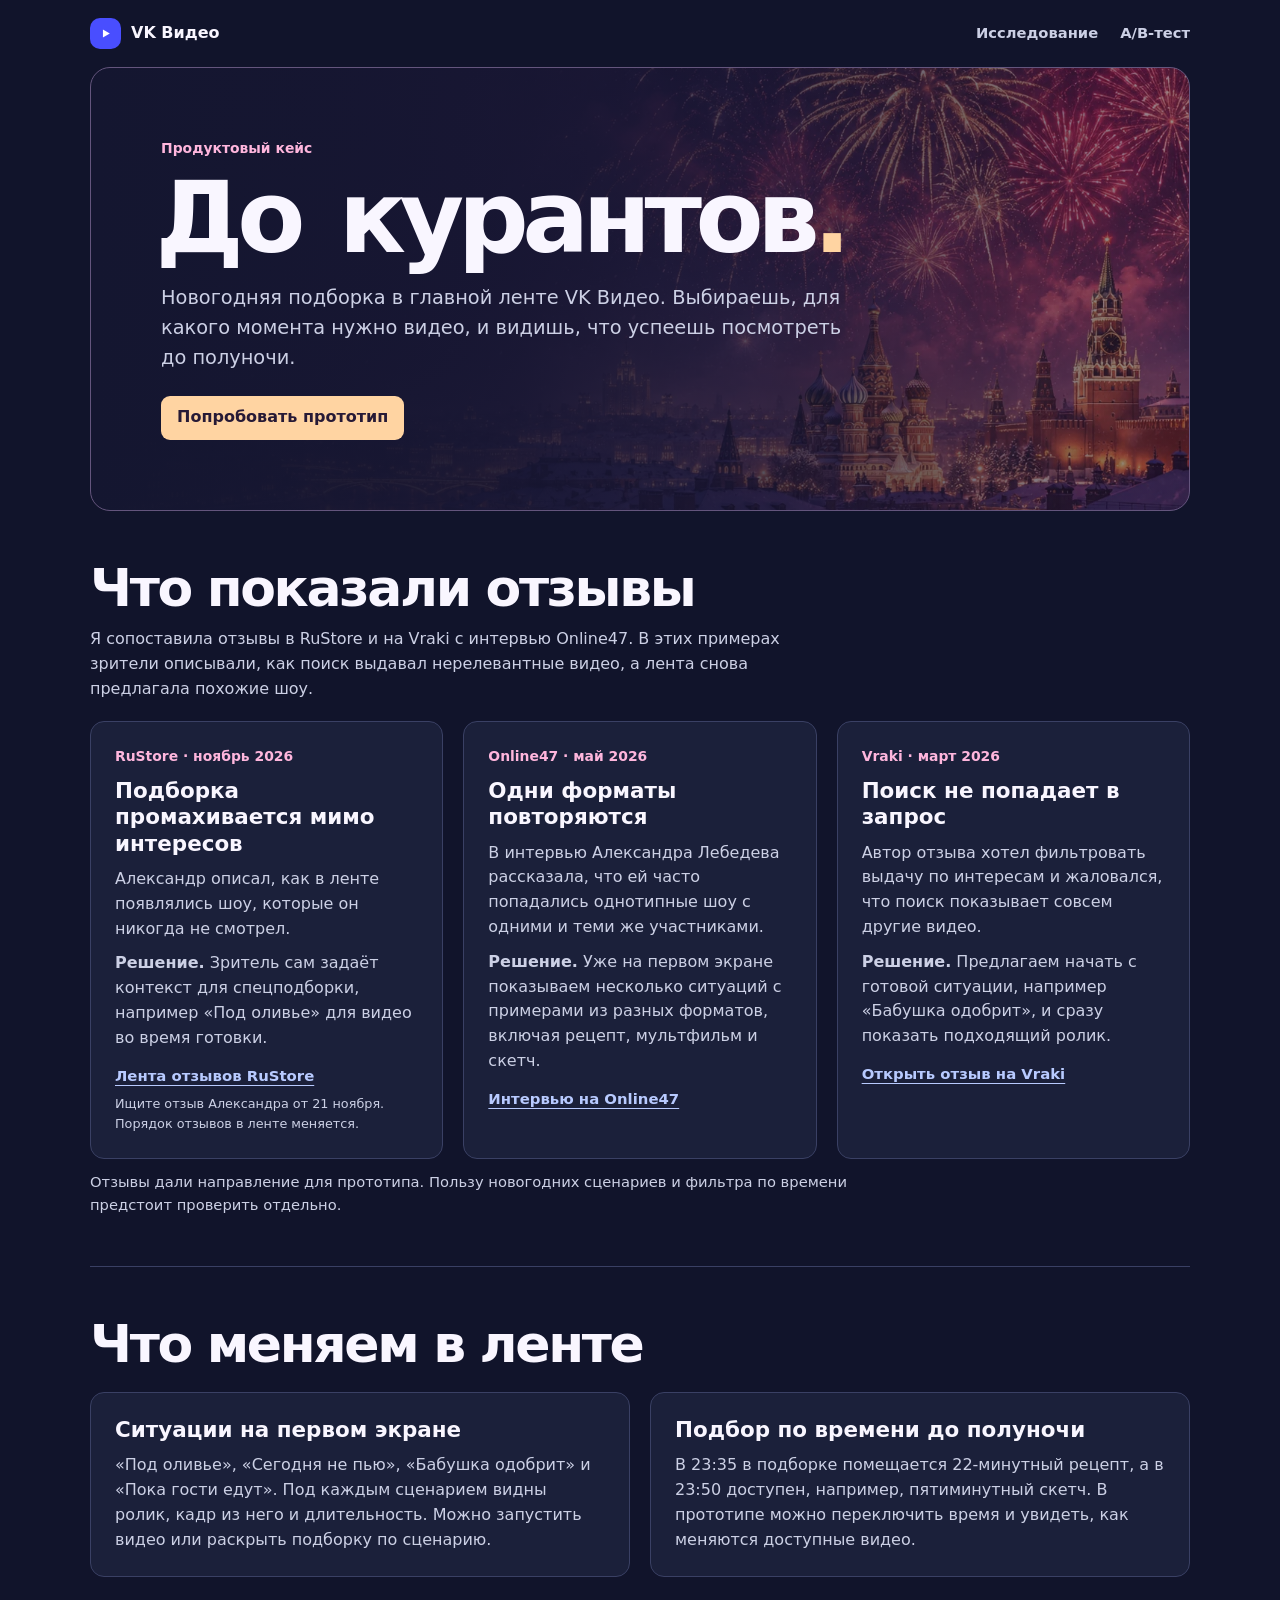
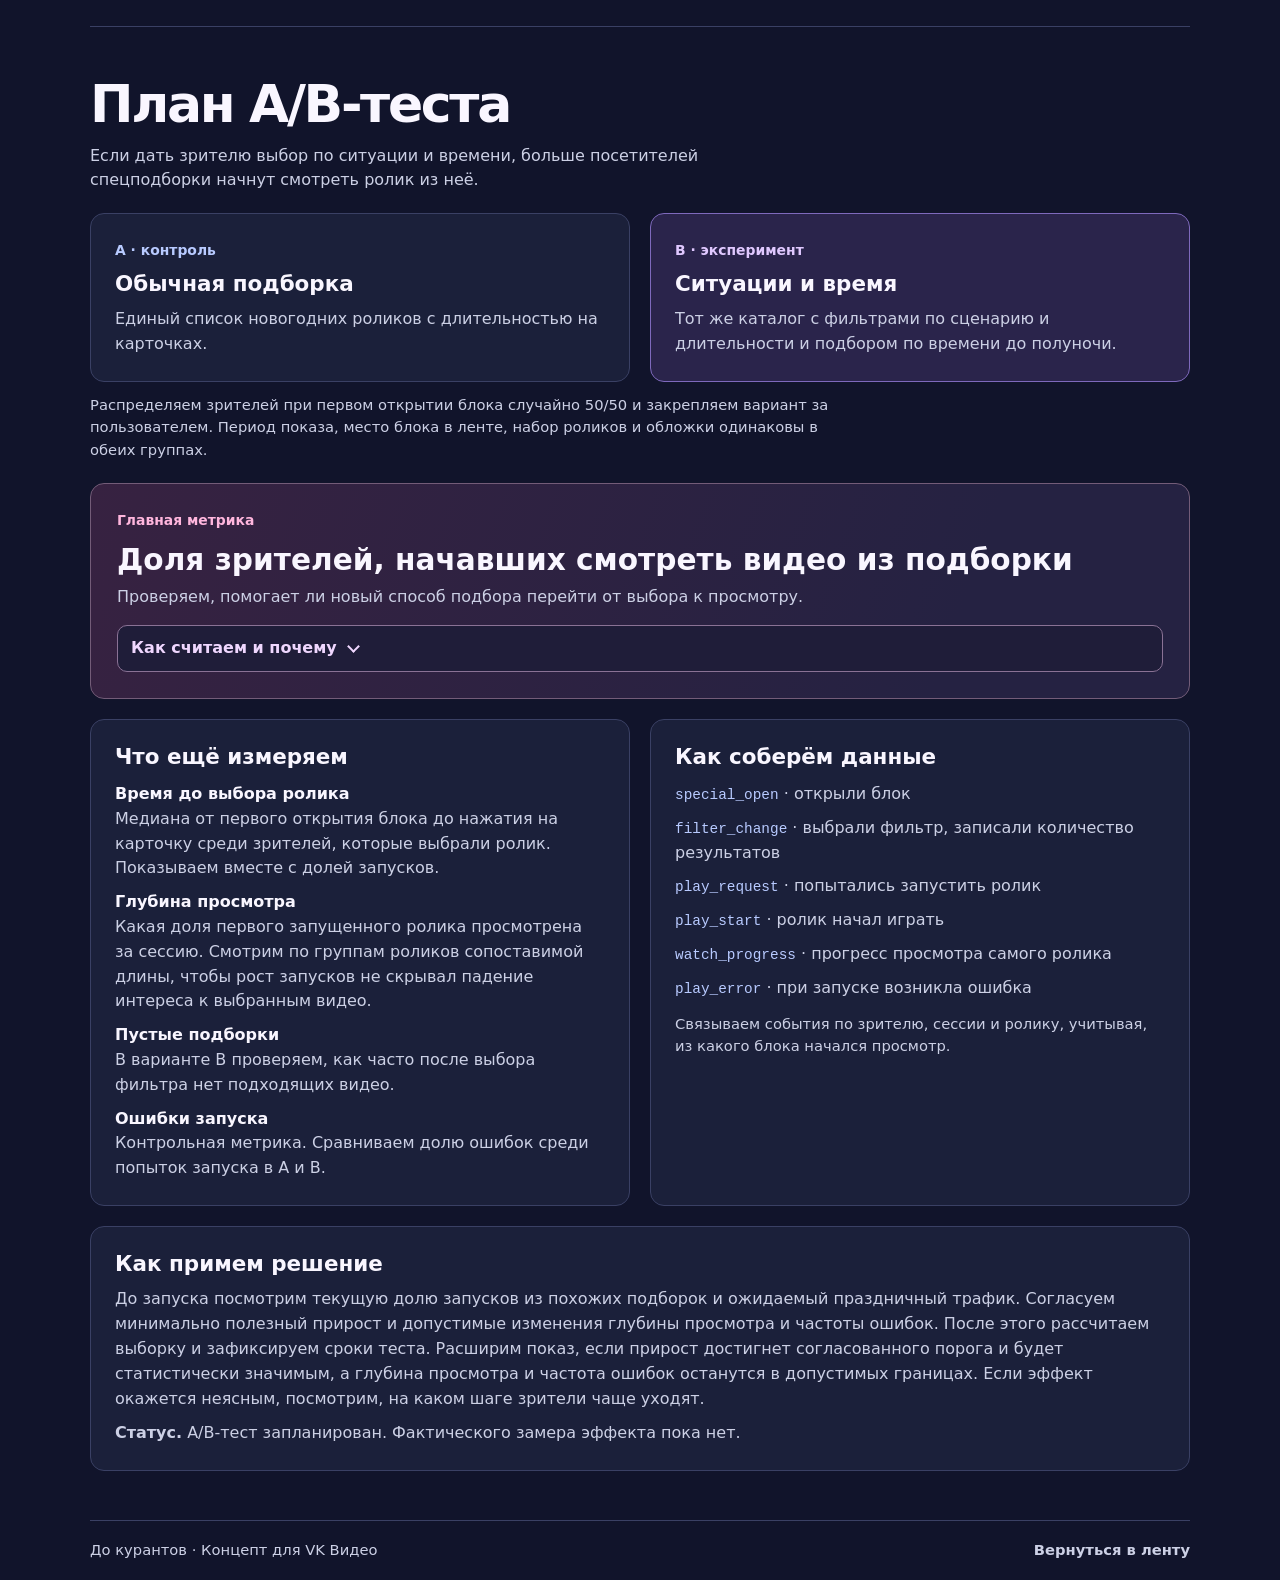
==== commit 91dd2d73: "Clarify the experiment metric and add an expandable explanation" ====
--- a/case.html
+++ b/case.html
@@ -8,7 +8,7 @@
 <title>До курантов · Продуктовый кейс для VK Видео</title>
 <link rel="icon" href="assets/icon.svg" type="image/svg+xml">
 <link rel="stylesheet" href="style.css?v=6">
-<link rel="stylesheet" href="case.css?v=1">
+<link rel="stylesheet" href="case.css?v=2">
 </head>
 <body class="case-page" id="top">
 <a class="skip" href="#case-title">Перейти к кейсу</a>
@@ -76,7 +76,7 @@
 
   <section class="case-section" id="experiment" aria-labelledby="experiment-title">
     <h2 id="experiment-title">План A/B-теста</h2>
-    <p class="case-intro">Если дать зрителю выбор по ситуации и времени, больше посетителей спецподборки быстро запустят подходящий ролик и продолжат его смотреть.</p>
+    <p class="case-intro">Если дать зрителю выбор по ситуации и времени, больше посетителей спецподборки начнут смотреть ролик из неё.</p>
     <div class="case-variants">
       <article><span class="variant-label">A · контроль</span><h3>Обычная подборка</h3><p>Единый список новогодних роликов с длительностью на карточках.</p></article>
       <article><span class="variant-label">B · эксперимент</span><h3>Ситуации и время</h3><p>Тот же каталог с фильтрами по сценарию и длительности и подбором по времени до полуночи.</p></article>
@@ -85,15 +85,22 @@
 
     <div class="case-metric">
       <p class="case-eyebrow">Главная метрика</p>
-      <h3>Доля зрителей, которые начали смотреть за минуту</h3>
-      <p>Из уникальных зрителей, открывших блок, считаем долю тех, кто запустил ролик в первые 60 секунд и посмотрел этот же ролик хотя бы 30 секунд в течение первых 5 минут. Считаем один раз на зрителя по первому открытию. Время рекламы исключаем.</p>
+      <h3>Доля зрителей, начавших смотреть видео из подборки</h3>
+      <p>Проверяем, помогает ли новый способ подбора перейти от выбора к просмотру.</p>
+      <details class="metric-details">
+        <summary>Как считаем и почему</summary>
+        <div class="metric-explanation">
+          <p><strong>Как считаем.</strong> В каждой группе делим число зрителей, запустивших видео из блока, на число зрителей, впервые открывших блок. Берём только сессию первого открытия и считаем каждого зрителя один раз. Запуск засчитываем, когда после нажатия на карточку начинается воспроизведение самого ролика.</p>
+          <p><strong>Зачем отдельно измерять время.</strong> Сравним фактическое время до первого нажатия в двух группах. Так увидим, помогают ли фильтры определиться быстрее.</p>
+        </div>
+      </details>
     </div>
     <div class="case-measurement">
       <div>
         <h3>Что ещё измеряем</h3>
         <dl class="case-metrics-list">
-          <div><dt>Доля выходов без просмотра</dt><dd>Открыли блок и не запустили ни одного ролика в первые 5 минут.</dd></div>
-          <div><dt>Время до запуска</dt><dd>Сравниваем медиану среди тех, кто запустил видео в первые 5 минут.</dd></div>
+          <div><dt>Время до выбора ролика</dt><dd>Медиана от первого открытия блока до нажатия на карточку среди зрителей, которые выбрали ролик. Показываем вместе с долей запусков.</dd></div>
+          <div><dt>Глубина просмотра</dt><dd>Какая доля первого запущенного ролика просмотрена за сессию. Смотрим по группам роликов сопоставимой длины, чтобы рост запусков не скрывал падение интереса к выбранным видео.</dd></div>
           <div><dt>Пустые подборки</dt><dd>В варианте B проверяем, как часто после выбора фильтра нет подходящих видео.</dd></div>
           <div><dt>Ошибки запуска</dt><dd>Контрольная метрика. Сравниваем долю ошибок среди попыток запуска в A и B.</dd></div>
         </dl>
@@ -105,15 +112,15 @@
           <li><code>filter_change</code> · выбрали фильтр, записали количество результатов</li>
           <li><code>play_request</code> · попытались запустить ролик</li>
           <li><code>play_start</code> · ролик начал играть</li>
-          <li><code>watch_30s</code> · посмотрели 30 секунд ролика</li>
+          <li><code>watch_progress</code> · прогресс просмотра самого ролика</li>
           <li><code>play_error</code> · при запуске возникла ошибка</li>
         </ul>
-        <p class="case-note">Связываем события по зрителю, первому открытию и ролику. По варианту A или B строим отчёт.</p>
+        <p class="case-note">Связываем события по зрителю, сессии и ролику, учитывая, из какого блока начался просмотр.</p>
       </div>
     </div>
     <div class="case-decision">
       <h3>Как примем решение</h3>
-      <p>До запуска оценим базовую конверсию, согласуем минимально полезный эффект и допустимое изменение частоты ошибок. По ним рассчитаем выборку (уровень значимости 5%, мощность 80%) и зафиксируем окно теста. Рекомендуем расширить показ, если рост главной метрики достигнет согласованного порога, будет статистически значимым, а ошибки останутся в допустимых границах. Если эффект окажется неясным, разберём по событиям, на каком шаге зрители чаще уходят.</p>
+      <p>До запуска посмотрим текущую долю запусков из похожих подборок и ожидаемый праздничный трафик. Согласуем минимально полезный прирост и допустимые изменения глубины просмотра и частоты ошибок. После этого рассчитаем выборку и зафиксируем сроки теста. Расширим показ, если прирост достигнет согласованного порога и будет статистически значимым, а глубина просмотра и частота ошибок останутся в допустимых границах. Если эффект окажется неясным, посмотрим, на каком шаге зрители чаще уходят.</p>
       <p><strong>Статус.</strong> A/B-тест запланирован. Фактического замера эффекта пока нет.</p>
     </div>
   </section>
--- a/case.css
+++ b/case.css
@@ -180,6 +180,54 @@
 
 .case-metric h3 + p { margin-top: 7px; }
 
+.metric-details {
+  margin-top: 15px;
+  border: 1px solid #8a7295;
+  border-radius: 10px;
+  background: #1f1d39;
+}
+
+.metric-details summary {
+  display: flex;
+  align-items: center;
+  justify-content: space-between;
+  gap: 12px;
+  min-height: 44px;
+  padding: 10px 13px;
+  border-radius: 9px;
+  color: #f0d7ff;
+  font-weight: 700;
+  cursor: pointer;
+  list-style: none;
+}
+
+.metric-details summary::-webkit-details-marker { display: none; }
+
+.metric-details summary::after {
+  content: "";
+  flex: none;
+  width: 9px;
+  height: 9px;
+  margin: 0 4px 4px 0;
+  border-right: 2px solid currentColor;
+  border-bottom: 2px solid currentColor;
+  transform: rotate(45deg);
+}
+
+.metric-details[open] summary::after {
+  margin-block: 4px 0;
+  transform: rotate(225deg);
+}
+
+.metric-details summary:hover { background: #322648; }
+
+.metric-explanation {
+  padding: 12px 13px 14px;
+  border-top: 1px solid #544765;
+}
+
+.metric-explanation p + p { margin-top: 9px; }
+
 .case-metrics-list, .case-events { margin: 12px 0 0; }
 
 .case-metrics-list > div + div, .case-events li + li { margin-top: 9px; }
